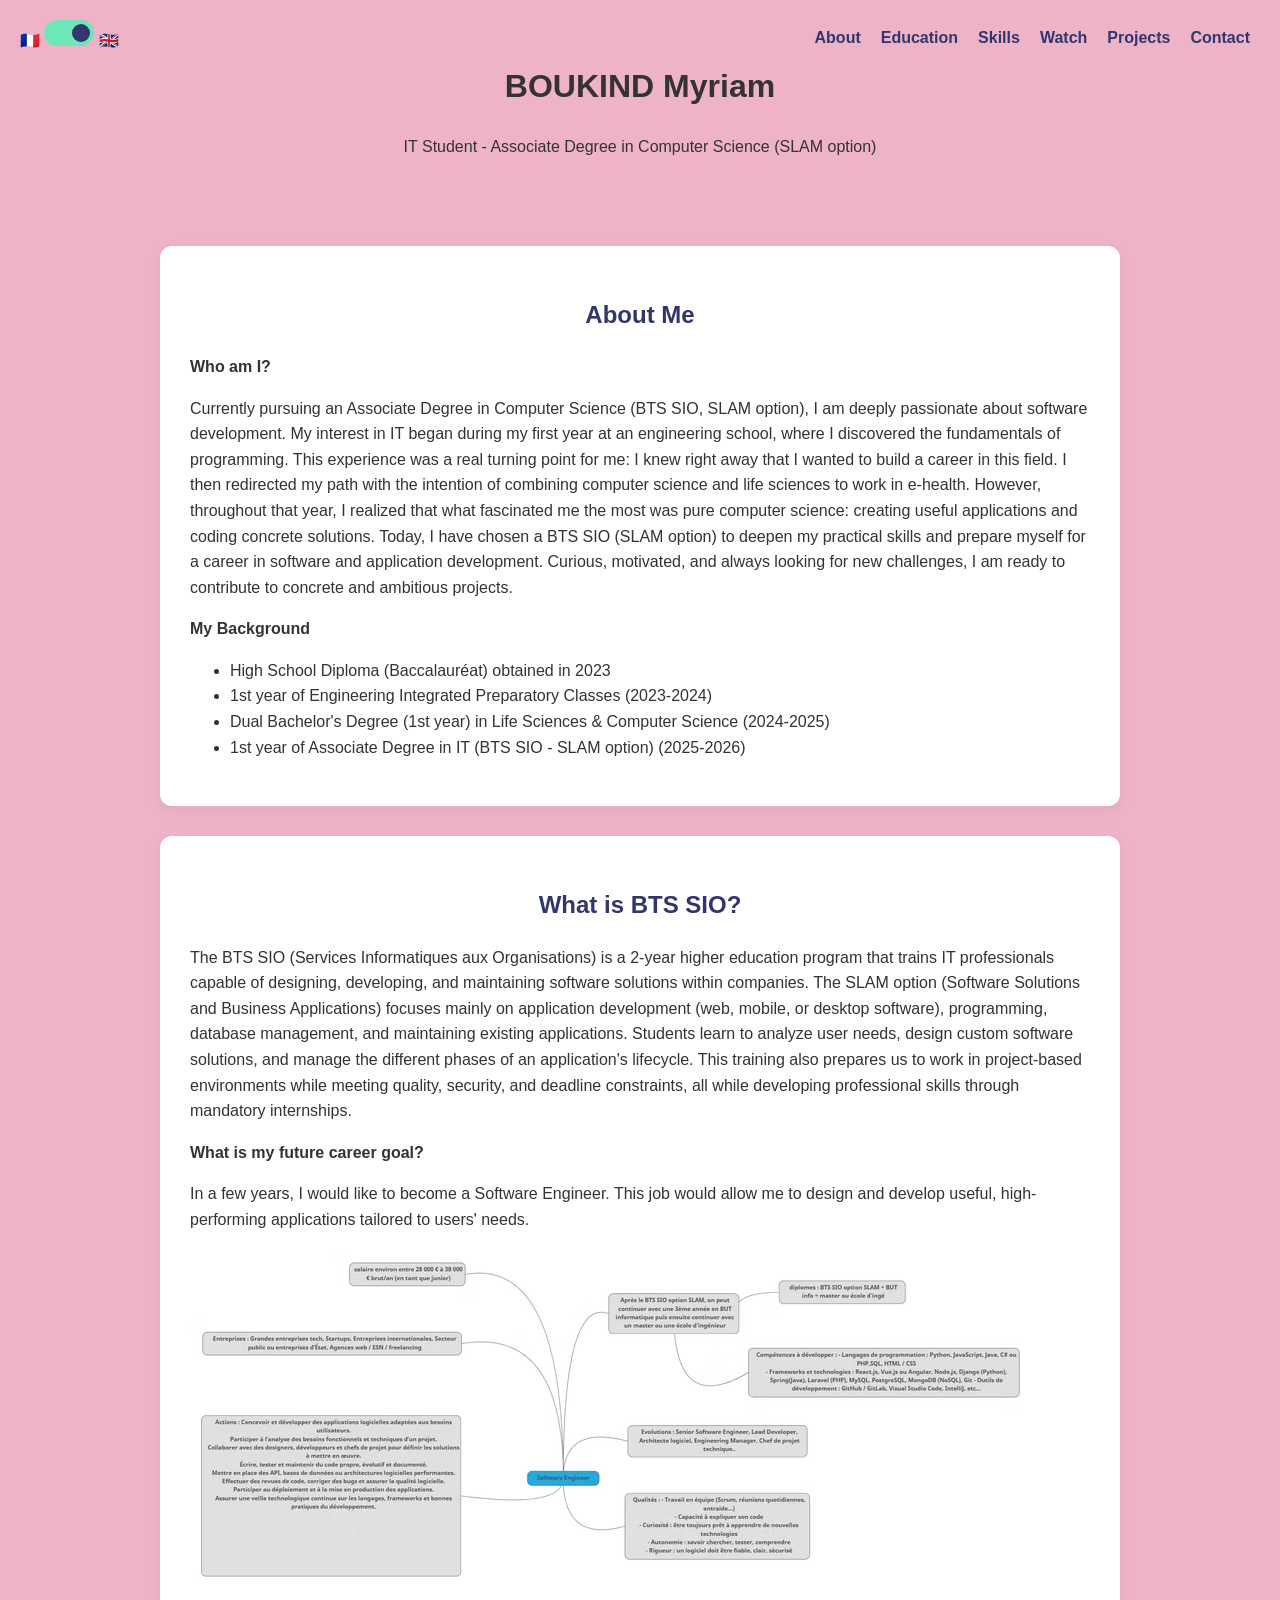
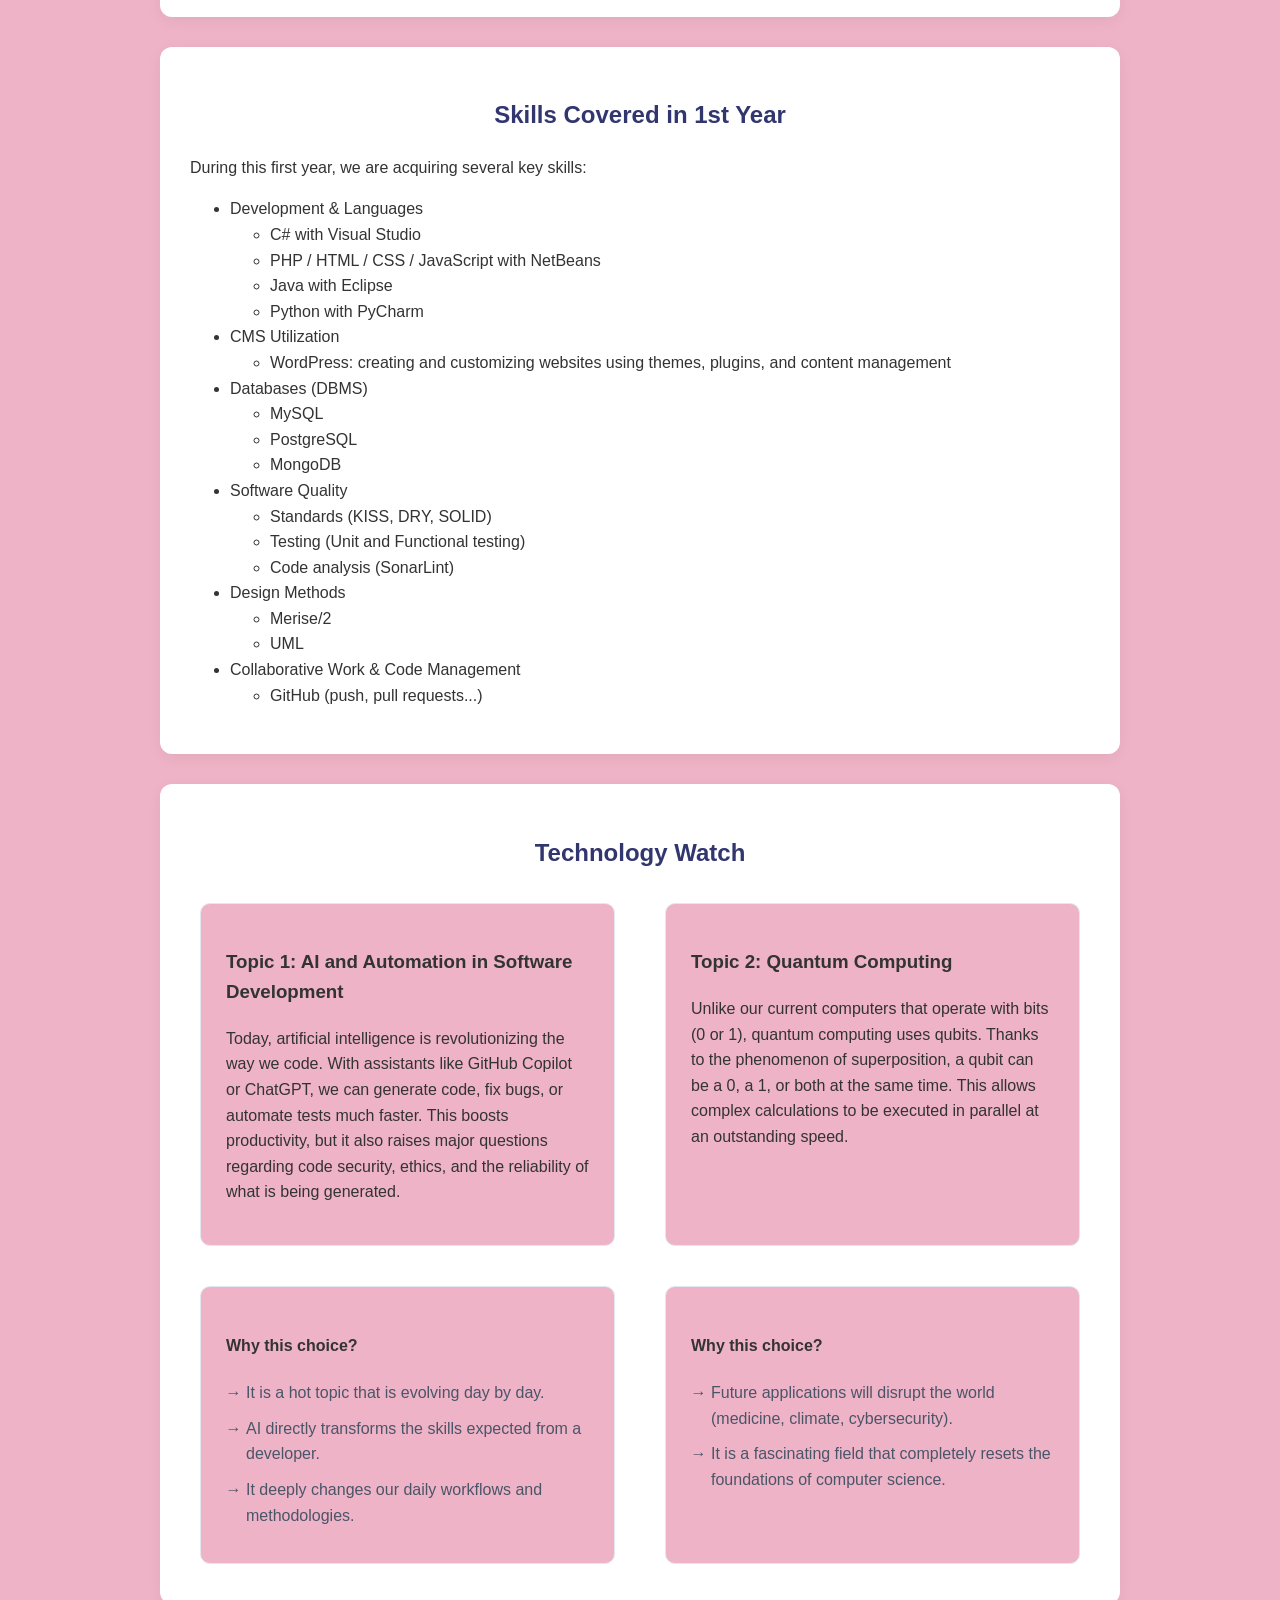
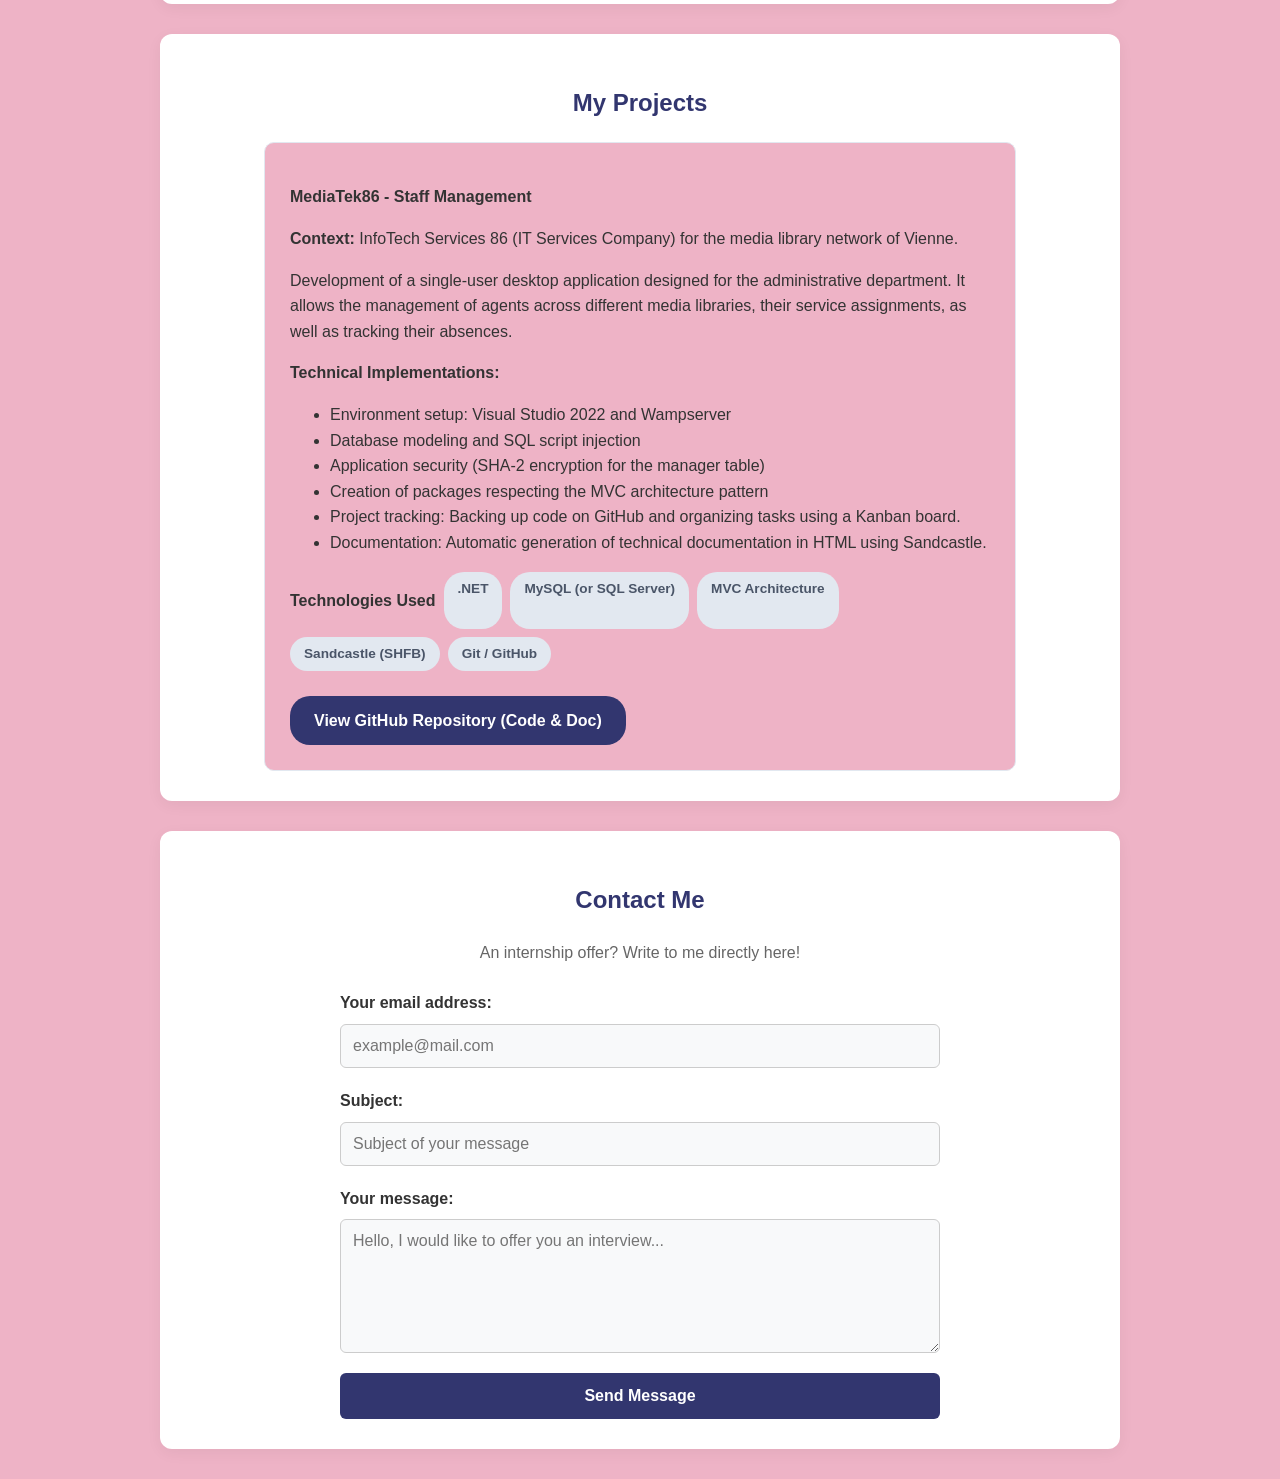
==== en.html @ 1b25a2c3 "Add files via upload" ====
<!DOCTYPE html>
<html lang="en">
    <head>
        <meta charset="UTF-8">
        <meta name="viewport" content="width=device-width, initial-scale=1.0">
        <title>Portfolio - EN</title>
        <link rel="stylesheet" href="style.css">
    </head>
    <body>
        <div class="switch-container">
            <span class="drapeau-fr">🇫🇷</span>
            <label>
                <input type="checkbox" id="btnlang" checked onclick="switchLanguage()">
                <span class="slider"></span>
            </label>
            <span class="drapeau-en">🇬🇧</span> 
        </div>

        <nav class="navbar">
            <a href="#presentation">About</a>
            <a href="#ma-formation">Education</a>
            <a href="#competences">Skills</a>
            <a href="#VeilleInfo">Watch</a>
            <a href="#projets">Projects</a>
            <a href="#contact">Contact</a>
        </nav>

        <header>
            <h1>BOUKIND Myriam</h1>
            <p>IT Student - Associate Degree in Computer Science (SLAM option)</p>
        </header>

        <section id="presentation">
            <h2>About Me</h2>
            <p><strong>Who am I?</strong></p>
            <p>Currently pursuing an Associate Degree in Computer Science (BTS SIO, SLAM option), I am deeply passionate about software development. 
            My interest in IT began during my first year at an engineering school, where I discovered the fundamentals of programming. 
            This experience was a real turning point for me: I knew right away that I wanted to build a career in this field. 
            I then redirected my path with the intention of combining computer science and life sciences to work in e-health. However, throughout that year, I realized that what fascinated me the most was pure computer science: creating useful applications and coding concrete solutions. 
            Today, I have chosen a BTS SIO (SLAM option) to deepen my practical skills and prepare myself for a career in software and application development. 
            Curious, motivated, and always looking for new challenges, I am ready to contribute to concrete and ambitious projects.
            </p>
    
            <p><strong>My Background</strong></p>
            <ul>
                <li>High School Diploma (Baccalauréat) obtained in 2023</li>
                <li>1st year of Engineering Integrated Preparatory Classes (2023-2024)</li>
                <li>Dual Bachelor's Degree (1st year) in Life Sciences & Computer Science (2024-2025)</li>
                <li>1st year of Associate Degree in IT (BTS SIO - SLAM option) (2025-2026)</li>
            </ul>
        </section>

        <section id="ma-formation">
            <h2>What is BTS SIO?</h2>
            <p>The BTS SIO (Services Informatiques aux Organisations) is a 2-year higher education program that trains IT professionals capable of designing, developing, and maintaining software solutions within companies. The SLAM option (Software Solutions and Business Applications) focuses mainly on application development (web, mobile, or desktop software), programming, database management, and maintaining existing applications. Students learn to analyze user needs, design custom software solutions, and manage the different phases of an application's lifecycle. This training also prepares us to work in project-based environments while meeting quality, security, and deadline constraints, all while developing professional skills through mandatory internships.</p>
    
            <p><strong>What is my future career goal?</strong></p>
            <p>In a few years, I would like to become a Software Engineer. This job would allow me to design and develop useful, high-performing applications tailored to users' needs.</p>
            <img src="assets/carte.avif" alt="career card">
        </section>

        <section id="competences">
            <h2>Skills Covered in 1st Year</h2>
            <p>During this first year, we are acquiring several key skills:</p>
            <ul>
                <li>Development & Languages</li>
                <ul>
                    <li>C# with Visual Studio</li>
                    <li>PHP / HTML / CSS / JavaScript with NetBeans</li>
                    <li>Java with Eclipse</li>
                    <li>Python with PyCharm</li>
                </ul>
                <li>CMS Utilization</li>
                <ul>
                    <li>WordPress: creating and customizing websites using themes, plugins, and content management</li>
                </ul>
                <li>Databases (DBMS)</li>
                <ul>
                    <li>MySQL</li>
                    <li>PostgreSQL</li>
                    <li>MongoDB</li>
                </ul>
                <li>Software Quality</li>
                <ul>
                    <li>Standards (KISS, DRY, SOLID)</li>
                    <li>Testing (Unit and Functional testing)</li>
                    <li>Code analysis (SonarLint)</li>
                </ul>
                <li>Design Methods</li>
                <ul>
                    <li>Merise/2</li>
                    <li>UML</li>
                </ul>
                <li>Collaborative Work & Code Management</li>
                <ul>
                    <li>GitHub (push, pull requests...)</li>
                </ul>
            </ul>
        </section>

        <section id="VeilleInfo">
            <h2>Technology Watch</h2>
            
            <!-- FIRST ROW: Subject Explanations -->
            <div class="projets-container">
                <div class="projet-card veille-card">
                    <h3>Topic 1: AI and Automation in Software Development</h3>
                    <p>Today, artificial intelligence is revolutionizing the way we code. With assistants like GitHub Copilot or ChatGPT, we can generate code, fix bugs, or automate tests much faster. This boosts productivity, but it also raises major questions regarding code security, ethics, and the reliability of what is being generated.</p>
                </div>

                <div class="projet-card veille-card">
                    <h3>Topic 2: Quantum Computing</h3>
                    <p>Unlike our current computers that operate with bits (0 or 1), quantum computing uses qubits. Thanks to the phenomenon of superposition, a qubit can be a 0, a 1, or both at the same time. This allows complex calculations to be executed in parallel at an outstanding speed.</p>
                </div>
            </div>

            <!-- SECOND ROW: Why this choice? -->
            <div class="projets-container" style="margin-top: 20px;">
                <div class="projet-card veille-card">
                    <h4>Why this choice?</h4>
                    <ul class="liste-veille">
                        <li>It is a hot topic that is evolving day by day.</li>
                        <li>AI directly transforms the skills expected from a developer.</li>
                        <li>It deeply changes our daily workflows and methodologies.</li>
                    </ul>
                </div>

                <div class="projet-card veille-card">
                    <h4>Why this choice?</h4>
                    <ul class="liste-veille">
                        <li>Future applications will disrupt the world (medicine, climate, cybersecurity).</li>
                        <li>It is a fascinating field that completely resets the foundations of computer science.</li>
                    </ul>
                </div>
            </div>
        </section>
        
        <section id="projets">
            <h2>My Projects</h2>
            <div class="projets-container">
                <div class="projet-card">
                    <p><strong>MediaTek86 - Staff Management</strong></p>
                    <p class="contexte-role"><strong>Context:</strong> InfoTech Services 86 (IT Services Company) for the media library network of Vienne.</p>
                
                    <p class="description">Development of a single-user desktop application designed for the administrative department. 
                        It allows the management of agents across different media libraries, their service assignments, as well as tracking their absences.
                    </p>

                    <p><strong>Technical Implementations:</strong></p>
                   
                    <ul>
                        <li>Environment setup: Visual Studio 2022 and Wampserver</li>
                        <li>Database modeling and SQL script injection</li>
                        <li>Application security (SHA-2 encryption for the manager table)</li>
                        <li>Creation of packages respecting the MVC architecture pattern</li>
                        <li>Project tracking: Backing up code on GitHub and organizing tasks using a Kanban board.</li>
                        <li>Documentation: Automatic generation of technical documentation in HTML using Sandcastle.</li>
                    </ul>

                    <div class="technos">
                        <p><strong>Technologies Used</strong></p>
                        <span class="badge-tech">.NET</span>
                        <span class="badge-tech">MySQL (or SQL Server)</span>
                        <span class="badge-tech">MVC Architecture</span>
                        <span class="badge-tech">Sandcastle (SHFB)</span>
                        <span class="badge-tech">Git / GitHub</span>
                    </div>

                    <div class="liens-projet">
                        <a href="https://github.com/myriamm-04/MonApp.git" target="_blank" class="btn-projet">View GitHub Repository (Code & Doc)</a>
                    </div>
                </div>
            </div>
        </section>

        <section id="contact">
            <h2>Contact Me</h2>
            <p class="contact-sub">An internship offer? Write to me directly here!</p>
            
            <form action="https://formspree.io/f/mzdwnbde" method="POST" class="form-contact">
                <div class="form-group">
                    <label for="email">Your email address:</label>
                    <input type="email" id="email" name="email" placeholder="example@mail.com" required>
                </div>

                <div class="form-group">
                    <label for="object">Subject:</label>
                    <input type="text" id="object" name="object" placeholder="Subject of your message" required>
                </div>

                <div class="form-group">
                    <label for="message">Your message:</label>
                    <textarea id="message" name="message" rows="6" placeholder="Hello, I would like to offer you an interview..." required></textarea>
                </div>

                <button type="submit" class="btn-submit">Send Message</button>
            </form>
        </section>

        <script>
            function switchLanguage() 
            {
                // Renvoie vers la version française (généralement index.html)
                window.location.href="index.html"
            }
        </script>

    </body>
</html>
---- style.css ----
/* PARTIE TRADUCTION */
/* 3. On évite que le conteneur du bouton de langue ne bouge d'un poil */
.switch-container {
    position: absolute; /* Place le bouton en autonomie complète */
    top: 20px;          /* Ajuste selon tes besoins */
    left: 20px;         /* Aligne le bouton à droite proprement */
    height: 30px;
    z-index: 100;
}

#btnlang {
    opacity: 0;
    width: 0;
    height: 0;
    position: absolute; /* Évite qu'il prenne de la place invisible */
}

/* Le label devient le vrai conteneur de référence */
.switch-container label {
    position: relative;
    display: inline-block;
    width: 50px;
    height: 26px;
    cursor: pointer;
}

.slider {
    position: absolute;
    top: 0;
    left: 0;
    right: 0;
    bottom: 0;
    background-color: #cccc;
    border-radius: 30px;
    transition: 0.4s;
}

/* La pastille à l'intérieur */
.slider:before {
    content: "";
    position: absolute;
    width: 18px;
    height: 18px;
    background-color: rgb(50, 54, 111);
    border-radius: 50%;
    top: 4px; /* (26px de haut - 18px de pastille) / 2 = 4px pour centrer */
    left: 4px;
    transition: 0.4s;
}

/* BONUS : Animation quand le bouton est coché (version anglaise) */
#btnlang:checked + .slider:before {
    transform: translateX(24px); /* Déplace la bille vers la droite */
}

#btnlang:checked + .slider {
    background-color: #6ee7b7; /* Optionnel : change la couleur de fond quand c'est actif */
}

/* LE RESTE */

body {
    font-family: 'Segoe UI', Tahoma, Geneva, Verdana, sans-serif;
    line-height: 1.6;
    color: #333333;
    background-color: #eeb3c6;
    margin: 0;
    padding: 0;
}

/* Active un effet de glissement fluide quand on clique sur les liens */
html {
    scroll-behavior: smooth;
}

/* Positionne le menu tout en haut à droite */
.navbar {
    position: absolute;
    top: 25px;
    right: 30px; /* Aligné à droite pendant que la langue est à gauche */
    display: flex;
    gap: 20px;   /* Espace entre chaque lien du menu */
    z-index: 100;
}

/* Style des liens du menu */
.navbar a {
    text-decoration: none;
    color: rgb(50, 54, 111); /* Ton bleu-nuit */
    font-weight: 600;
    font-size: 1rem;
    transition: color 0.2s ease;
}

/* Petit effet de survol sympa */
.navbar a:hover {
    color: #23264f; 
    text-decoration: underline; /* Souligne légèrement au survol */
}

header {
    text-align: center;       /* Centre tout le texte à l'intérieur du header */
    padding: 40px 20px;
}

h2 {
    text-align: center;
    color: rgb(50, 54, 111);
    margin-bottom: 20px;
}

/* Centrer la carte de projet sur l'écran */
.projets-container {
    display: flex;
    justify-content: center;
    margin-top: 20px;
}

/* Image de la carte métier */
img {
    display: block;
    max-width: 100%;
    height: auto;
    border-radius: 6px;
    margin-top: 20px;
}

.projets-container {
    display: flex;
    justify-content: center;
    margin-top: 20px;
}

.projet-card {
    border: 1px solid #e2e8f0;
    border-radius: 10px;
    padding: 25px;
    background-color: #eeb3c6; /* c'est okay */
    max-width: 700px; 
    width: 100%;
}

/* Le conteneur de tes bulles/badges */
.technos {
    display: flex;
    flex-wrap: wrap; /* Force les bulles à aller à la ligne s'il n'y a plus de place */
    gap: 8px;        /* L'espace magique ENTRE les bulles */
    margin-bottom: 25px;
}

/* Le design de chaque bulle de technologie */
.badge-tech {
    background-color: #e2e8f0; /* Gris clair pastel */
    color: #4a5568;            /* Texte gris foncé */
    padding: 6px 14px;
    border-radius: 20px;       /* Des bords super arrondis pour faire l'effet bulle */
    font-size: 0.85rem;
    font-weight: 600;
}

/* Le bouton d'action pour GitHub */
.btn-projet {
    display: inline-block;
    background-color: rgb(50, 54, 111); /* Ton bleu-nuit */
    color: white;
    text-decoration: none; /* Enlève le soulignement moche du lien */
    padding: 12px 24px;
    border-radius: 20px;
    font-weight: bold;
    text-align: center;
    transition: background-color 0.2s ease; /* Petit effet fluide au survol */
}

/* Quand on passe la souris sur le bouton */
.btn-projet:hover {
    background-color: #23264f; /* Un bleu encore plus foncé */
}

section {
    max-width: 900px;         /* Limite la largeur pour que ce soit agréable à lire */
    margin: 30px auto;        /* "auto" centre le BLOC entier au milieu de la page */
    padding: 30px;            /* Donne de l'espace à l'intérieur du bloc pour que le texte respire */
    background-color: white;  /* Fond blanc pour le bloc */
    border-radius: 12px;      /* Arrondit les angles du bloc */
    box-shadow: 0 4px 15px rgba(0, 0, 0, 0.05); /* Une petite ombre légère pour donner du relief */
}

/* PARTIE CONTACT : */

/* Style du formulaire */
.form-contact {
    max-width: 600px;
    margin: 20px auto 0 auto; /* Centre le formulaire dans la section */
}

.contact-sub {
    text-align: center;
    color: #666;
    margin-bottom: 25px;
}

/* Espacement entre chaque champ */
.form-group {
    margin-bottom: 20px;
    display: flex;
    flex-direction: column; /* Aligne le label au-dessus de la case */
}

/* Style des textes au-dessus des cases */
.form-group label {
    margin-bottom: 8px;
    font-weight: 600;
    color: #333;
}

/* Style des cases à remplir (input et textarea) */
.form-group input, 
.form-group textarea {
    padding: 12px;
    border: 1px solid #ccc;
    border-radius: 6px;
    font-family: inherit; /* Aligne la police sur celle du site */
    font-size: 1rem;
    background-color: #f8f9fa;
    transition: border-color 0.2s, background-color 0.2s;
}

/* Petit effet sympa quand le recruteur clique dans une case */
.form-group input:focus, 
.form-group textarea:focus {
    border-color: rgb(50, 54, 111); /* Ton bleu-nuit */
    background-color: #fff;
    outline: none; /* Enlève la bordure noire par défaut */
}

/* Bouton d'envoi */
.btn-submit {
    display: block;
    width: 100%; /* Le bouton prend toute la largeur du formulaire */
    background-color: rgb(50, 54, 111);
    color: white;
    border: none;
    padding: 14px;
    border-radius: 6px;
    font-size: 1rem;
    font-weight: bold;
    cursor: pointer;
    transition: background-color 0.2s;
}

.btn-submit:hover {
    background-color: #23264f; /* Bleu plus foncé au survol */
}

/* VEILLE INFO */

/* On force le conteneur à afficher 2 colonnes avec 30px d'espace */
#VeilleInfo .projets-container {
    display: flex;
    flex-wrap: nowrap;
    gap: 30px ; /* L'espace entre les deux blocs */
    justify-content: space-between;
}

/* 1. Aligner les deux paragraphes "Aujourd'hui..." et "Contrairement..." */
#VeilleInfo .veille-card p {
    min-height: 140px; /* 👈 Force les deux textes à prendre la même hauteur */
    margin-bottom: 15px;
}

/* 2. Aligner les deux titres "Pourquoi ce choix ?" */
#VeilleInfo .sveille-card h4 {
    margin-top: 0;
    margin-bottom: 15px;
    height: 30px; /* 👈 Force les titres sur la même ligne */
}

/* 3. Ajuster l'espace des listes à puces */
#VeilleInfo .liste-veille {
    margin: 0;
    padding-left: 20px;
}

/* On adapte les cartes de veille pour qu'elles se partagent l'espace */
.veille-card {
    flex: 1;
    margin: 0;
    min-width: 280px; /* Évite que la carte devienne trop étroite*/
    margin: 10px;
    padding: 25px;
}


/* Style spécifique pour les listes de la veille (les flèches du sujet) */
.liste-veille {
    list-style-type: "→ "; /* Remplace le point noir moche par une jolie flèche */
    padding-left: 15px;
    color: #4a5568;
}

.liste-veille li {
    margin-bottom: 10px;
}
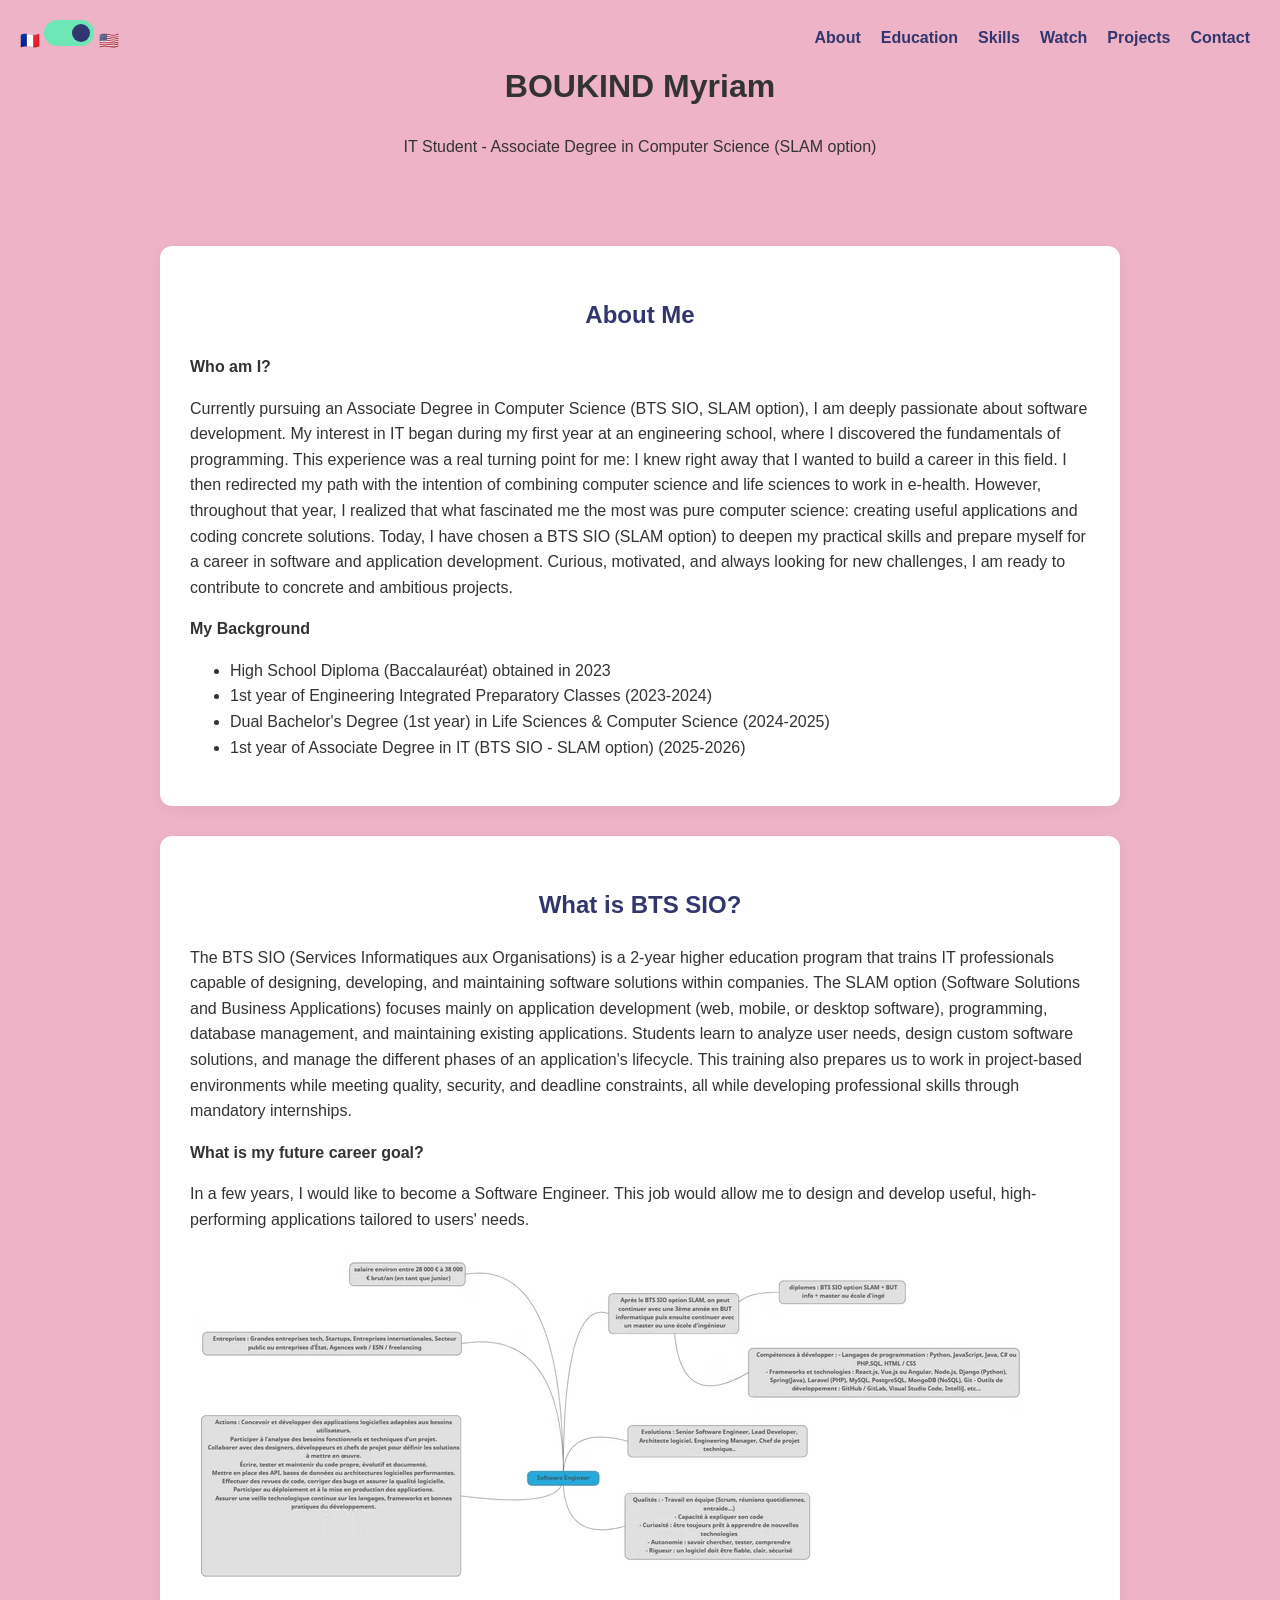
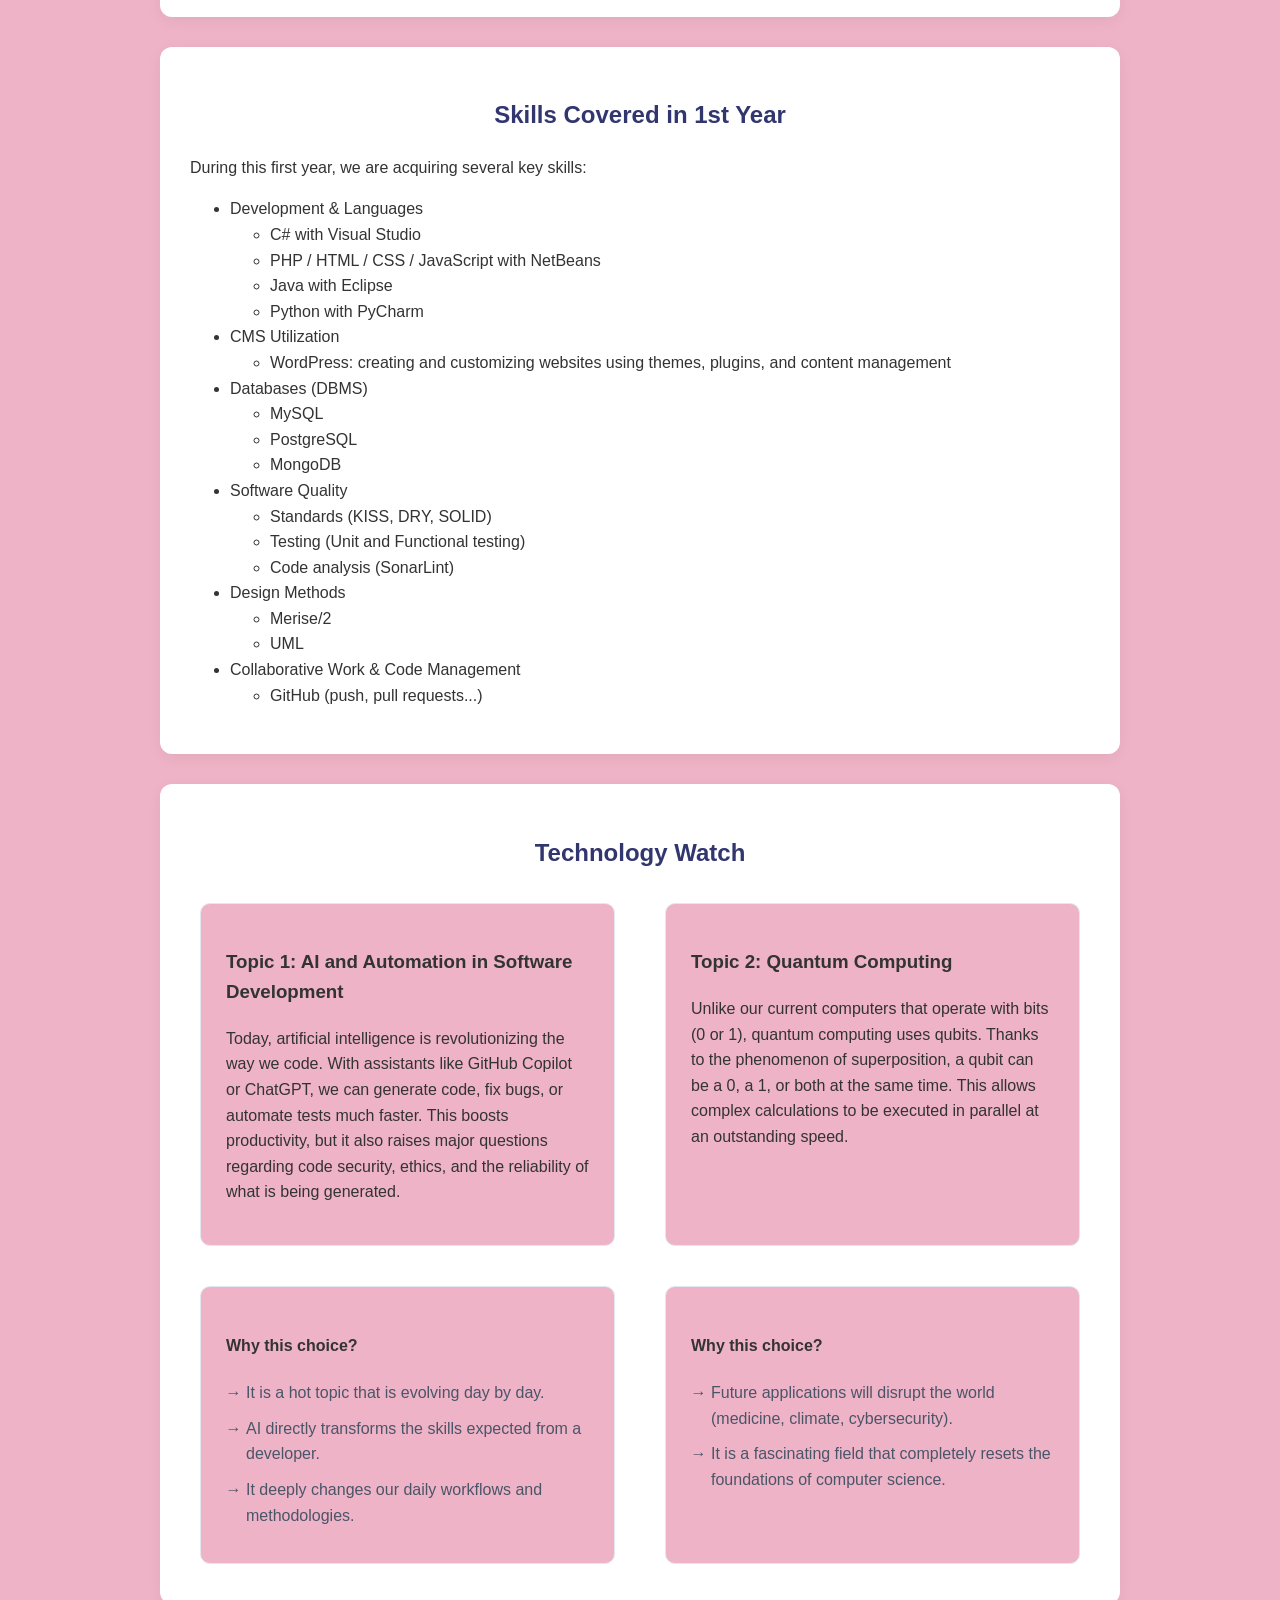
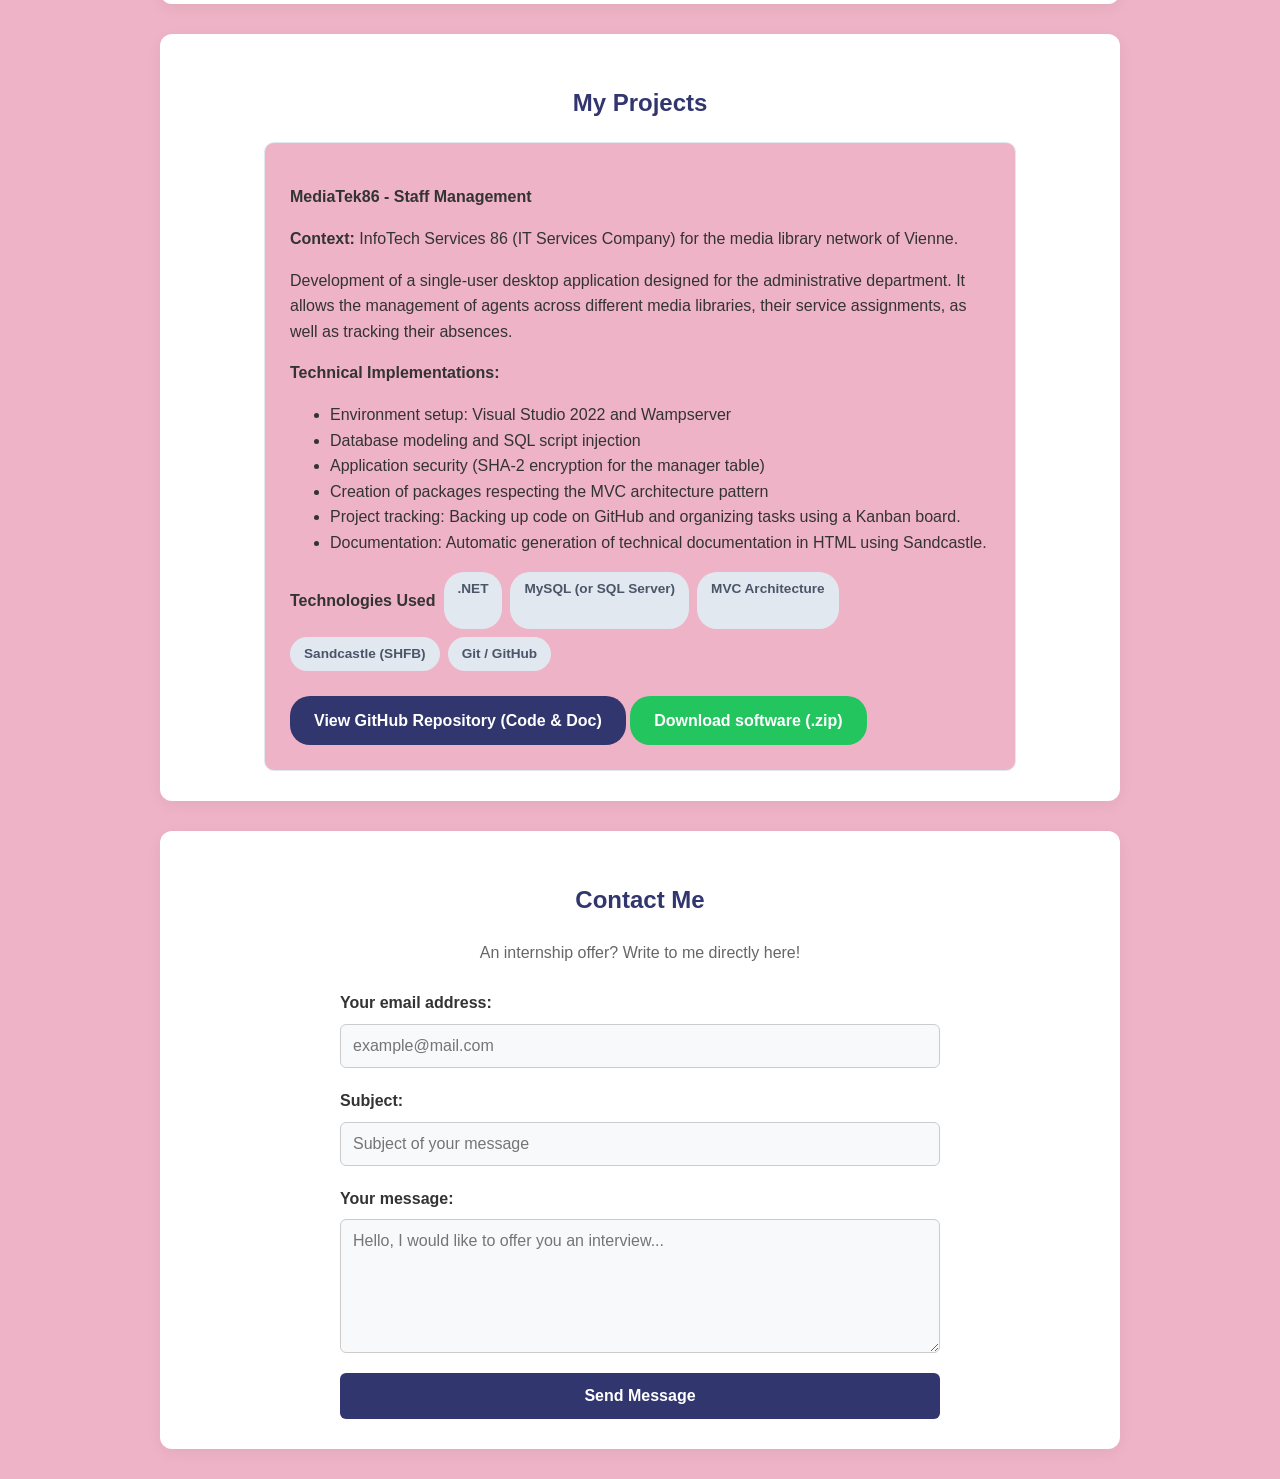
==== commit c1fe2744: "Add files via upload" ====
--- a/en.html
+++ b/en.html
@@ -9,11 +9,12 @@
     <body>
         <div class="switch-container">
             <span class="drapeau-fr">🇫🇷</span>
+
             <label>
-                <input type="checkbox" id="btnlang" checked onclick="switchLanguage()">
-                <span class="slider"></span>
+                <input type="checkbox" id="btnlang" checked onclick="switchLanguage()">                <span class="slider"></span>
             </label>
-            <span class="drapeau-en">🇬🇧</span> 
+
+            <span class="drapeau-en">🇺🇸</span>
         </div>
 
         <nav class="navbar">
@@ -168,6 +169,7 @@
 
                     <div class="liens-projet">
                         <a href="https://github.com/myriamm-04/MonApp.git" target="_blank" class="btn-projet">View GitHub Repository (Code & Doc)</a>
+                        <a href="https://github.com/myriamm-04/MonApp/releases/download/v1.0.0/MediaTek86_Livrable.zip" target="_blank" class="btn-projet" style="background-color: #22c55e;">Download software (.zip)</a>
                     </div>
                 </div>
             </div>
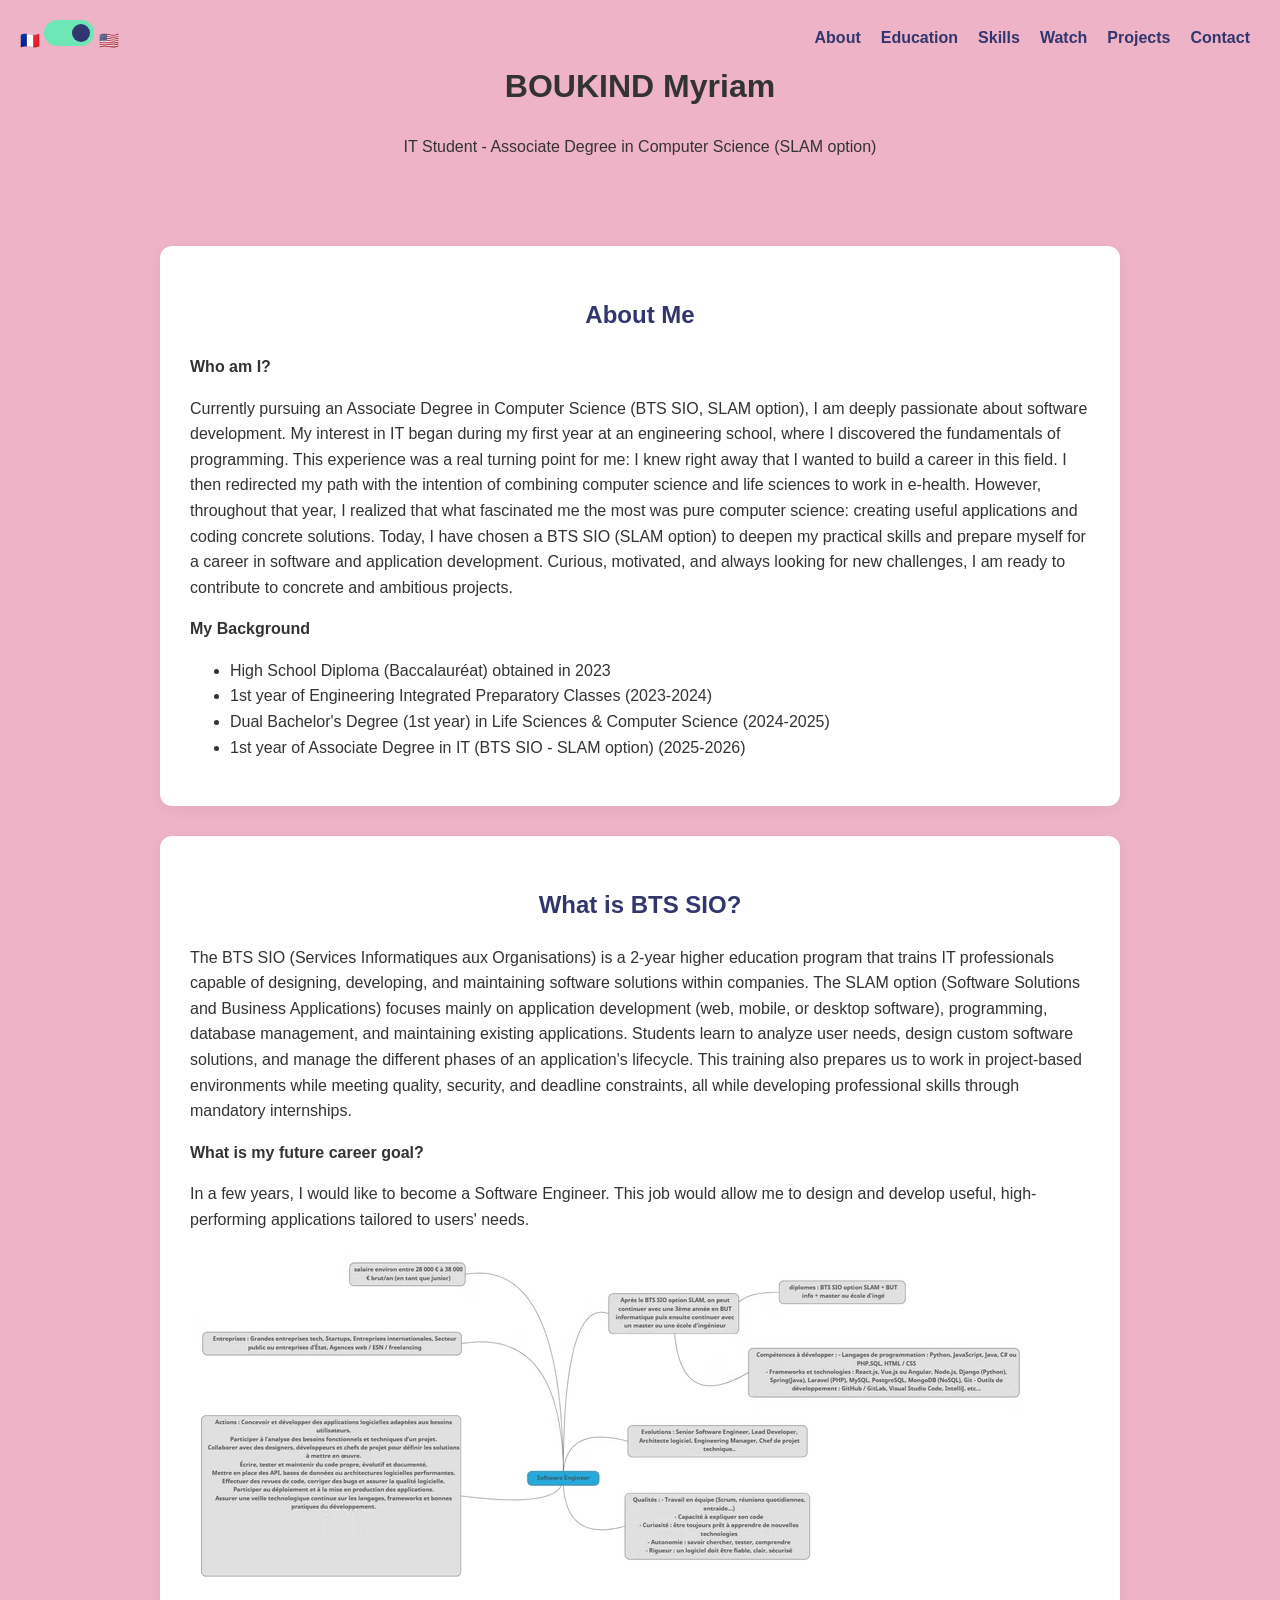
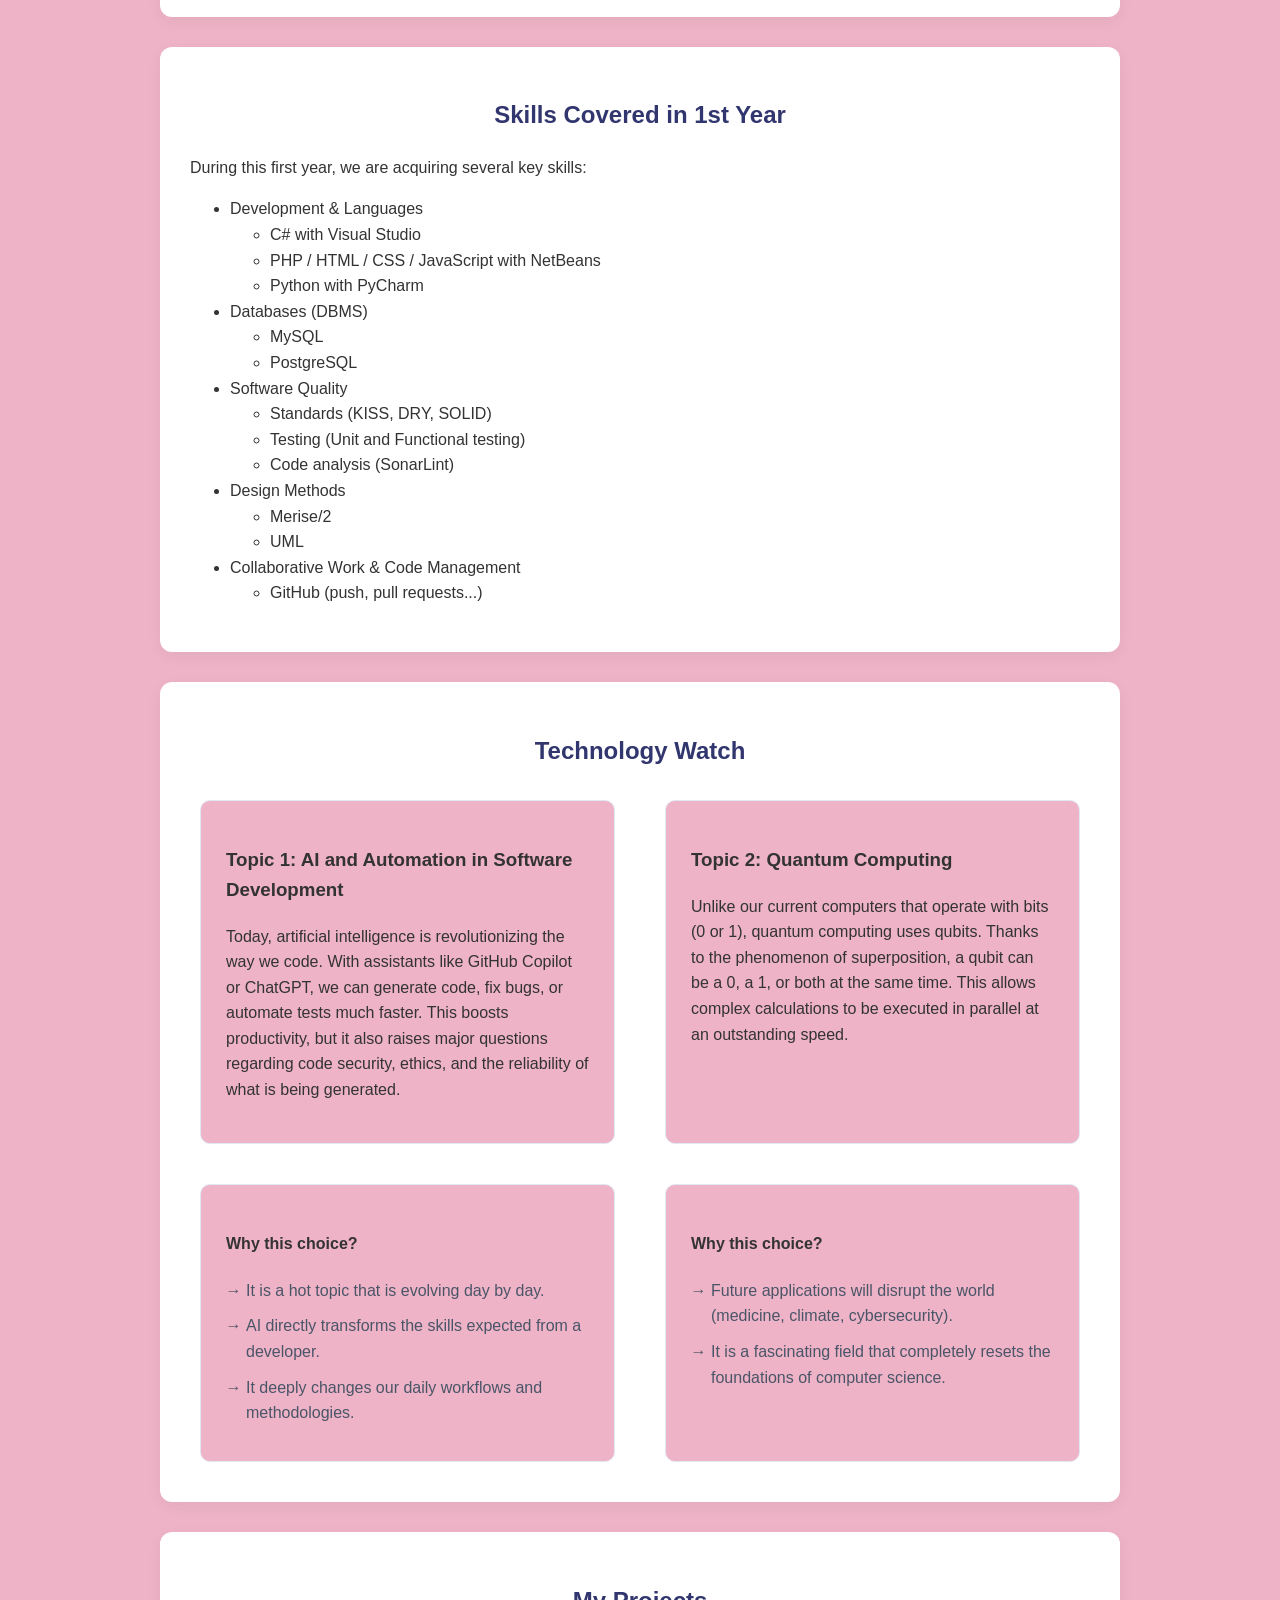
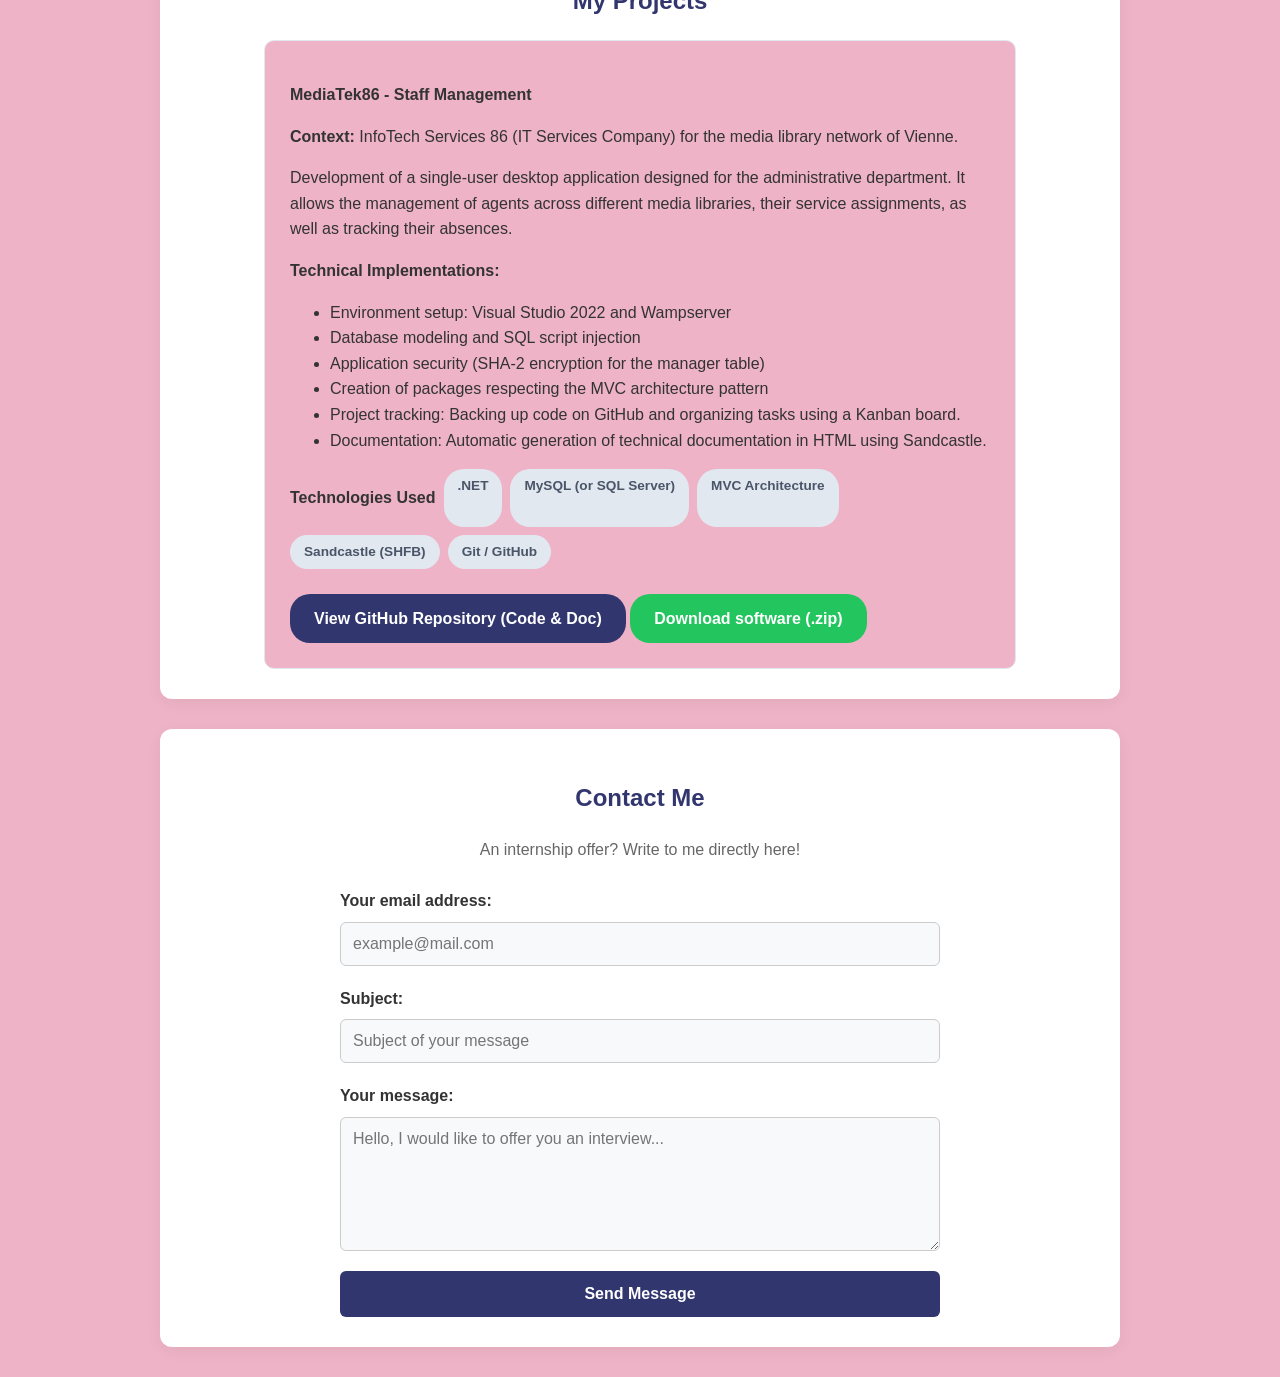
==== commit e9cb2a8d: "fix html en" ====
--- a/en.html
+++ b/en.html
@@ -68,18 +68,12 @@
                 <ul>
                     <li>C# with Visual Studio</li>
                     <li>PHP / HTML / CSS / JavaScript with NetBeans</li>
-                    <li>Java with Eclipse</li>
                     <li>Python with PyCharm</li>
-                </ul>
-                <li>CMS Utilization</li>
-                <ul>
-                    <li>WordPress: creating and customizing websites using themes, plugins, and content management</li>
                 </ul>
                 <li>Databases (DBMS)</li>
                 <ul>
                     <li>MySQL</li>
                     <li>PostgreSQL</li>
-                    <li>MongoDB</li>
                 </ul>
                 <li>Software Quality</li>
                 <ul>
@@ -208,4 +202,4 @@
         </script>
 
     </body>
-</html>+</html>
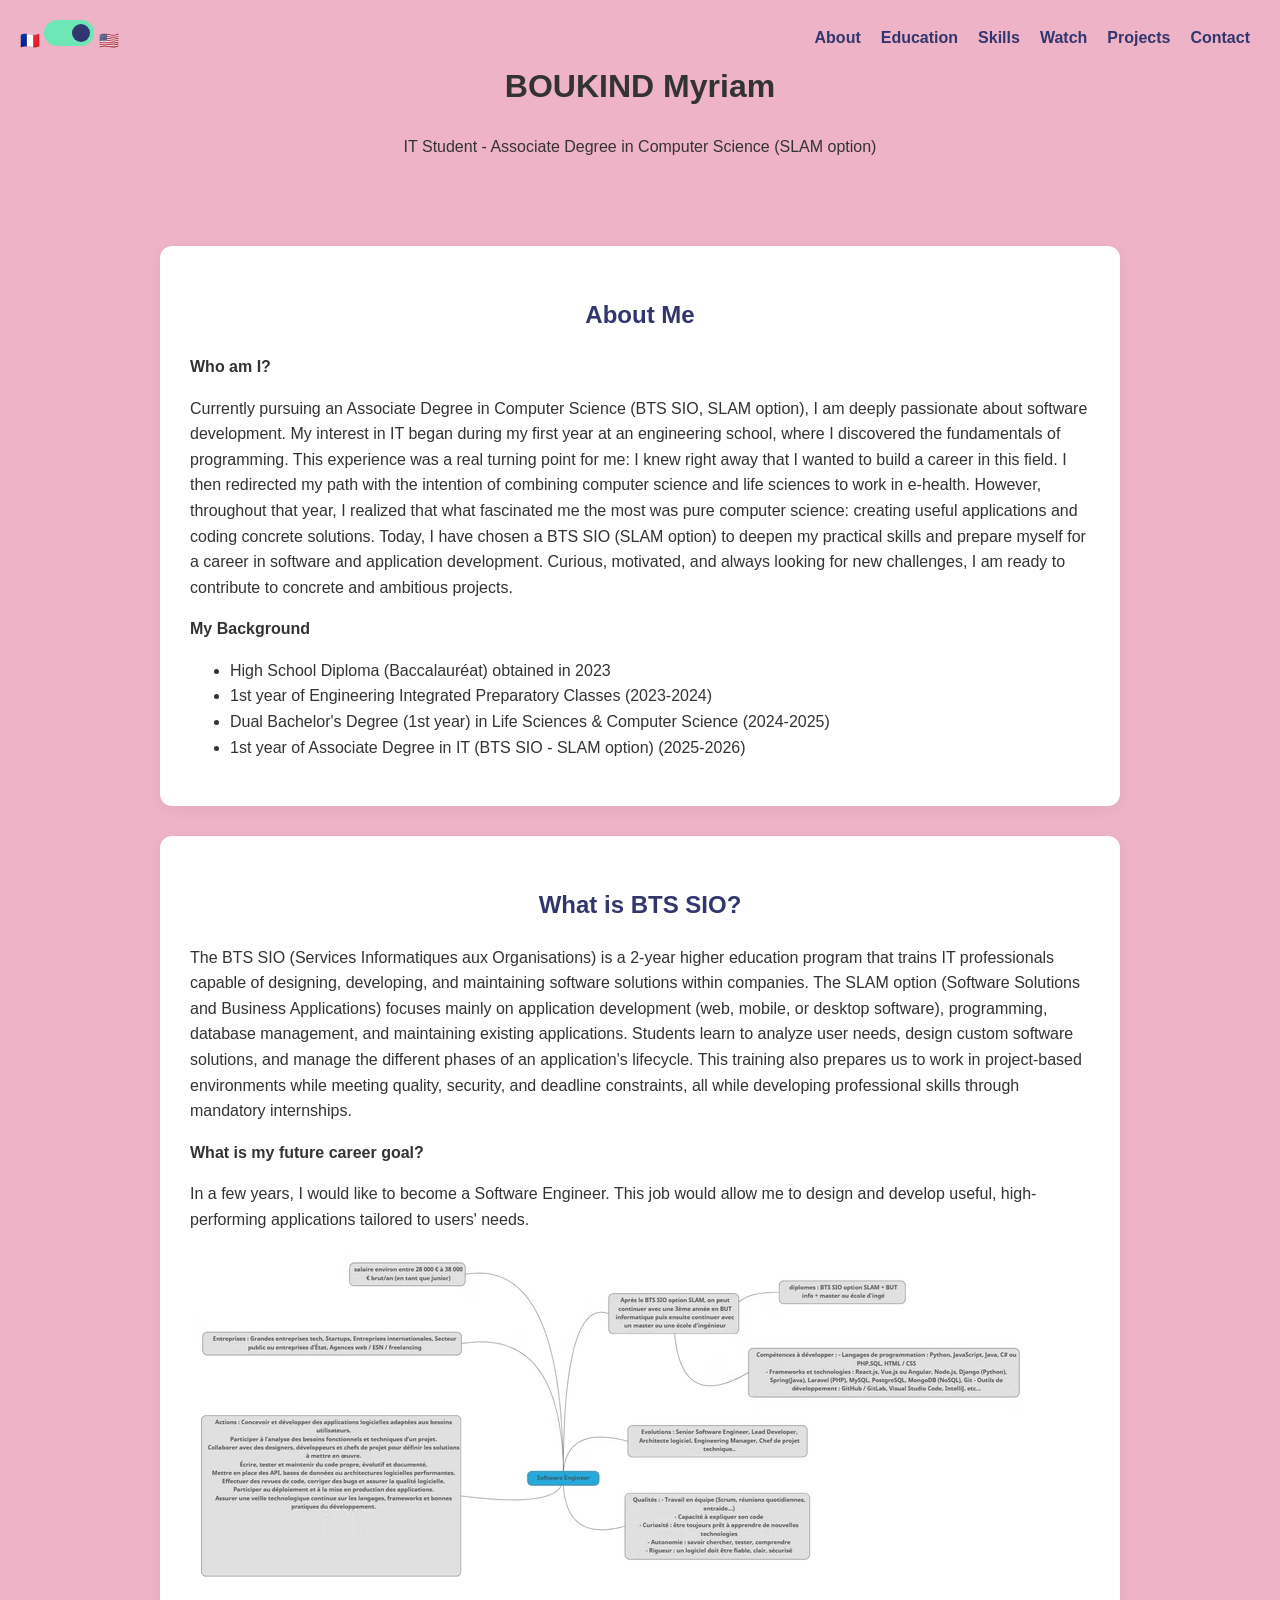
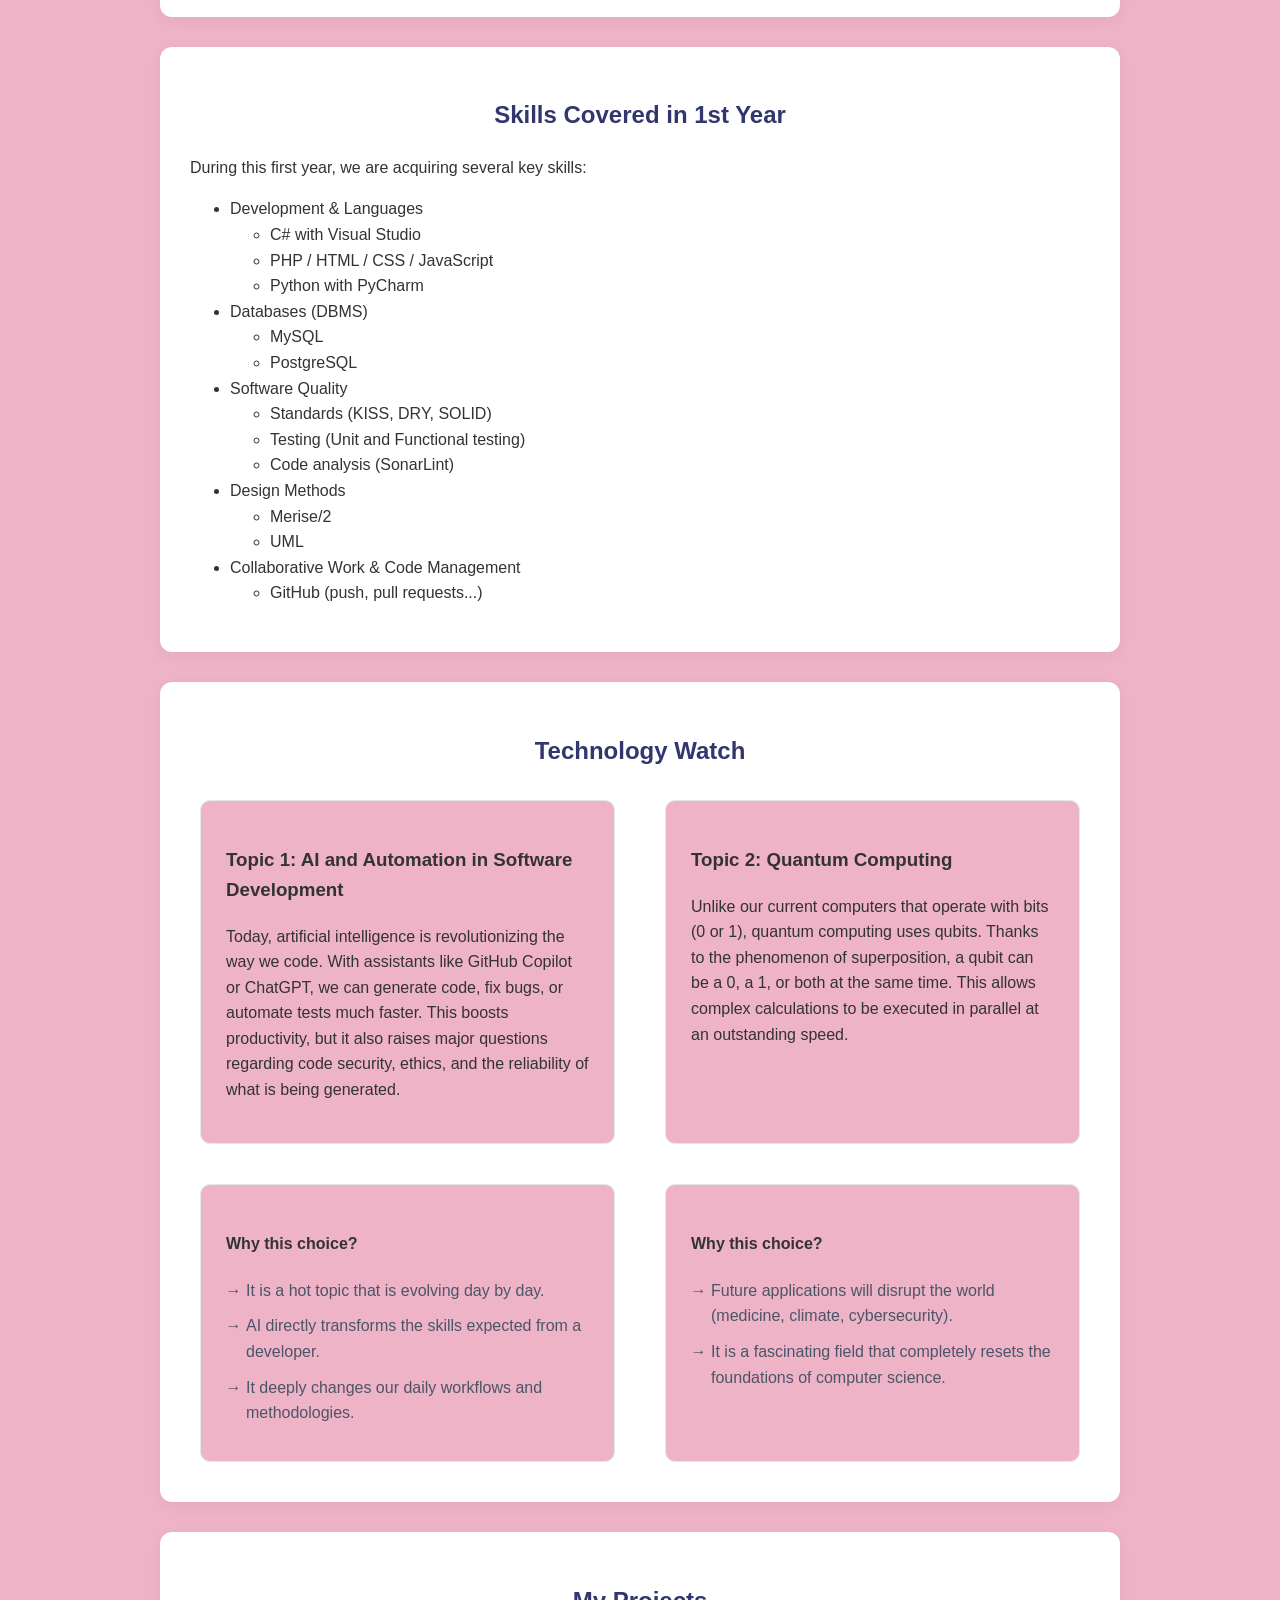
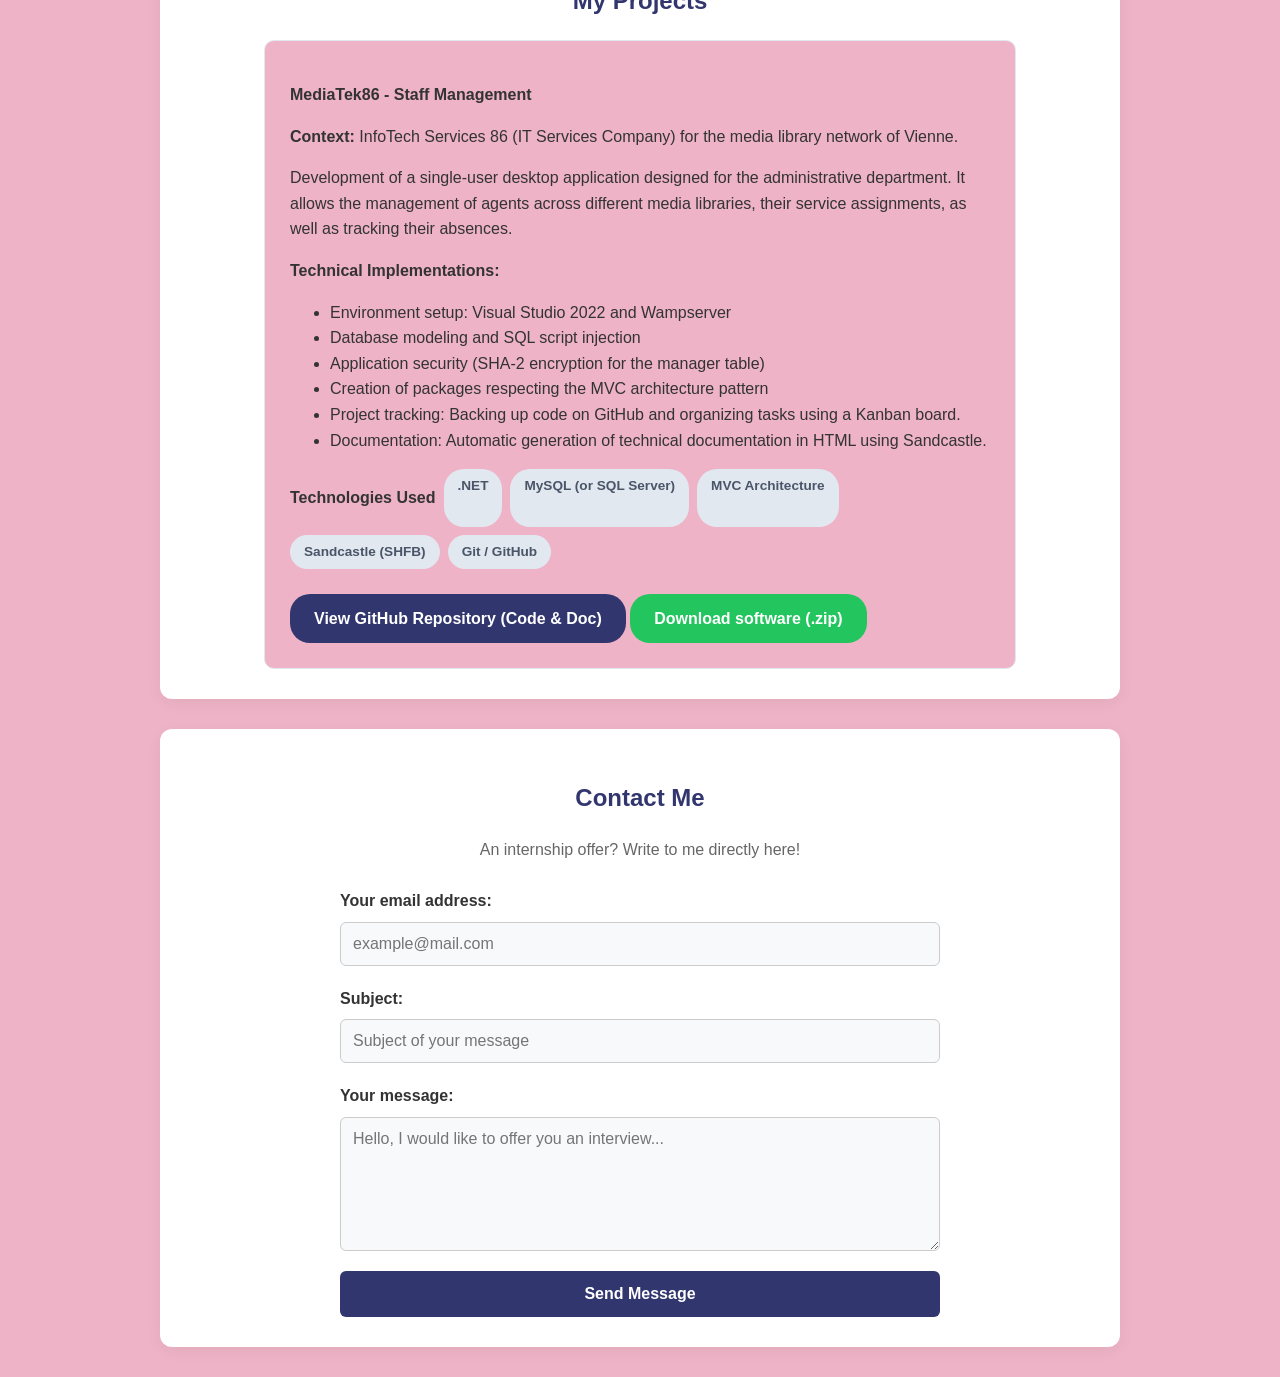
==== commit 6c17b31f: "Reformat en.html with proper HTML structure" ====
--- a/en.html
+++ b/en.html
@@ -67,7 +67,7 @@
                 <li>Development & Languages</li>
                 <ul>
                     <li>C# with Visual Studio</li>
-                    <li>PHP / HTML / CSS / JavaScript with NetBeans</li>
+                    <li>PHP / HTML / CSS / JavaScript</li>
                     <li>Python with PyCharm</li>
                 </ul>
                 <li>Databases (DBMS)</li>
